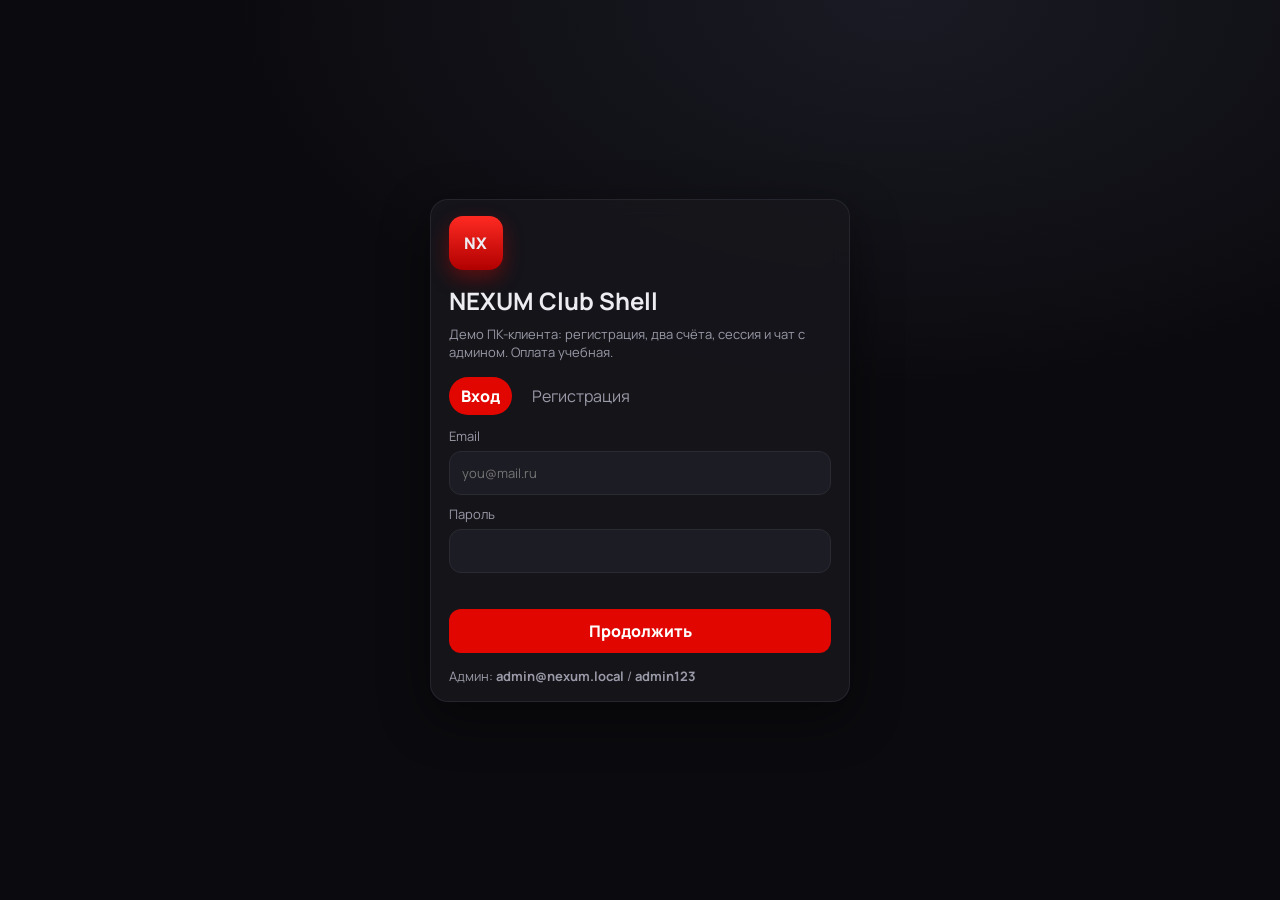
==== html/index.html @ 6fe3f0bc "v1" ====
<!DOCTYPE html>
<html lang="ru">
<head>
  <meta charset="UTF-8" />
  <meta name="viewport" content="width=device-width, initial-scale=1" />
  <title>NEXUM — вход в клуб</title>
  <link rel="preconnect" href="https://fonts.googleapis.com" />
  <link rel="preconnect" href="https://fonts.gstatic.com" crossorigin />
  <link href="https://fonts.googleapis.com/css2?family=Manrope:wght@400;600;700;800&display=swap" rel="stylesheet" />
  <link rel="stylesheet" href="../styles/shell.css" />
</head>
<body>
  <div class="auth-page">
    <div class="card auth-box">
      <div class="logo" style="margin-bottom:14px">NX</div>
      <h2>NEXUM Club Shell</h2>
      <p class="muted" style="margin:8px 0 16px">Демо ПК-клиента: регистрация, два счёта, сессия и чат с админом. Оплата учебная.</p>
      <div class="tabs">
        <button class="on" id="tabLogin">Вход</button>
        <button id="tabReg">Регистрация</button>
      </div>
      <form class="form" id="form">
        <label class="reg-only hidden">ФИО
          <input name="name" placeholder="Иванов Иван Иванович" />
        </label>
        <label>Email
          <input name="email" type="email" required placeholder="you@mail.ru" />
        </label>
        <label>Пароль
          <input name="pass" type="password" required minlength="4" />
        </label>
        <p class="err" id="err"></p>
        <button class="btn btn-red" type="submit">Продолжить</button>
      </form>
      <p class="muted" style="margin-top:14px">Админ: <b>admin@nexum.local</b> / <b>admin123</b></p>
    </div>
  </div>
  <script src="../scripts/store.js"></script>
  <script>
    let mode = "login";
    const form = document.getElementById("form");
    document.getElementById("tabLogin").onclick = () => set("login");
    document.getElementById("tabReg").onclick = () => set("reg");
    function set(m) {
      mode = m;
      document.getElementById("tabLogin").classList.toggle("on", m === "login");
      document.getElementById("tabReg").classList.toggle("on", m === "reg");
      document.querySelector(".reg-only").classList.toggle("hidden", m !== "reg");
    }
    form.onsubmit = (e) => {
      e.preventDefault();
      const fd = new FormData(form);
      const email = fd.get("email");
      const pass = fd.get("pass");
      const err = document.getElementById("err");
      err.textContent = "";
      const res = mode === "reg"
        ? Nexum.register({ name: fd.get("name") || "", email, pass })
        : Nexum.login(email, pass);
      if (!res.ok) { err.textContent = res.error; return; }
      location.href = res.user.role === "admin" ? "admin.html" : "cabinet.html";
    };
  </script>
</body>
</html>
---- styles/shell.css ----
:root {
  --bg: #0b0b0f;
  --panel: #16161c;
  --panel-2: #1c1c24;
  --line: #2a2a34;
  --text: #ececf1;
  --muted: #9a9aa8;
  --red: #e10600;
  --red-2: #ff3b30;
  --blue: #1e6cff;
  --green: #22c55e;
  --orange: #f59e0b;
  --shadow: 0 16px 50px rgba(0, 0, 0, 0.45);
  --r: 18px;
  --font: "Manrope", system-ui, sans-serif;
}

:root[data-theme="light"] {
  --bg: #d8dbe3;
  --panel: #f4f5f8;
  --panel-2: #ffffff;
  --line: #d5d8e0;
  --text: #16161c;
  --muted: #5c5c6b;
  --shadow: 0 16px 40px rgba(20, 20, 30, 0.12);
}

* { box-sizing: border-box; margin: 0; padding: 0; }
html, body { height: 100%; }
body {
  font-family: var(--font);
  background: radial-gradient(1200px 700px at 70% 0%, #1a1a24 0%, var(--bg) 55%);
  color: var(--text);
  min-height: 100%;
}
button, input, select, textarea { font: inherit; color: inherit; }
button { cursor: pointer; border: 0; background: none; }
img { max-width: 100%; display: block; }
:focus-visible { outline: 2px solid #ff5a52; outline-offset: 2px; }
.hidden { display: none !important; }

.shell {
  display: grid;
  grid-template-columns: 92px 1fr;
  min-height: 100vh;
}

.rail {
  background: #101014;
  border-right: 1px solid var(--line);
  display: flex;
  flex-direction: column;
  align-items: center;
  padding: 16px 8px 12px;
  gap: 14px;
}
.logo {
  width: 54px; height: 54px; border-radius: 14px;
  background: linear-gradient(180deg, #ff2a22, #b00000);
  display: grid; place-items: center; font-weight: 800; letter-spacing: .04em;
  box-shadow: 0 8px 20px rgba(225, 6, 0, .35);
}
.logo small { font-size: 9px; display: block; letter-spacing: .18em; }
.side-ad {
  width: 72px; flex: 1; border-radius: 12px; overflow: hidden;
  background: #000; position: relative;
}
.side-ad img { height: 100%; width: 100%; object-fit: cover; }
.bell {
  width: 44px; height: 44px; border-radius: 12px;
  background: var(--panel-2); color: var(--muted);
  display: grid; place-items: center; position: relative;
}
.bell .dot {
  position: absolute; top: 8px; right: 8px; width: 8px; height: 8px;
  background: var(--red); border-radius: 50%;
}
.theme-row {
  writing-mode: vertical-rl; transform: rotate(180deg);
  font-size: 11px; color: var(--muted); display: flex; align-items: center; gap: 8px;
}
.switch {
  width: 34px; height: 18px; border-radius: 99px; background: #333; position: relative;
  writing-mode: horizontal-tb; transform: none;
}
.switch i {
  position: absolute; top: 2px; left: 2px; width: 14px; height: 14px; border-radius: 50%;
  background: #fff; transition: 180ms;
}
:root[data-theme="light"] .switch { background: var(--red); }
:root[data-theme="light"] .switch i { left: 18px; }

.desk {
  padding: 18px 18px 14px;
  display: grid;
  grid-template-columns: 1.15fr 1fr 320px;
  grid-template-rows: auto auto 1fr auto auto;
  gap: 12px;
  min-width: 0;
  align-items: stretch;
}
.span-right { grid-column: 3; grid-row: 1 / 4; display: grid; grid-template-rows: auto 1fr; gap: 12px; min-height: 0; }
.banners-wrap { grid-column: 1 / 3; grid-row: 3; }
.actions { grid-column: 1 / -1; grid-row: 4; }
.foot { grid-column: 1 / -1; grid-row: 5; }

.card {
  background: color-mix(in srgb, var(--panel) 88%, transparent);
  border: 1px solid color-mix(in srgb, var(--line) 80%, transparent);
  border-radius: var(--r);
  padding: 16px 18px;
  box-shadow: var(--shadow);
  backdrop-filter: blur(10px);
}
.user-card { display: flex; align-items: center; gap: 12px; min-height: 72px; }
.avatar {
  width: 42px; height: 42px; border-radius: 50%;
  background: #2a2a32; display: grid; place-items: center; color: var(--muted);
}
.user-card h1 { font-size: 18px; font-weight: 700; }
.muted { color: var(--muted); font-size: 13px; }
.status-card { display: flex; justify-content: space-between; align-items: center; gap: 12px; }
.badge {
  border: 1px solid var(--line); border-radius: 10px; padding: 8px 14px;
  letter-spacing: .12em; font-size: 12px; font-weight: 800;
}
.side-actions { display: flex; gap: 8px; }
.pill {
  flex: 1; min-height: 44px; border-radius: 999px; font-weight: 800; font-size: 12px;
  letter-spacing: .04em;
}
.pill-red { background: var(--red); color: #fff; }
.pill-ghost { background: var(--panel-2); border: 1px solid var(--line); }

.session p, .account .row { display: flex; justify-content: space-between; gap: 12px; margin: 8px 0; }
.session h2, .account h2, .tariffs h2 { font-size: 13px; letter-spacing: .08em; color: var(--muted); font-weight: 700; margin-bottom: 8px; }

.money { display: flex; align-items: baseline; gap: 12px; margin: 10px 0 14px; }
.money b { font-size: 42px; letter-spacing: -0.03em; }
.money span { color: #7aa2ff; font-weight: 700; }

.pay-btns { display: grid; grid-template-columns: 1fr 1fr; gap: 10px; }
.pay {
  min-height: 46px; border-radius: 999px; color: #fff; font-weight: 800;
  display: flex; align-items: center; justify-content: center; gap: 8px;
}
.pay-red { background: linear-gradient(90deg, #ff3a30, #c80000); }
.pay-blue { background: linear-gradient(90deg, #3b82f6, #1d4ed8); }

.tariffs { padding: 12px; }
.tariff-list { display: grid; gap: 2px; margin-top: 8px; max-height: 280px; overflow: auto; }
.tariff {
  display: flex; justify-content: space-between; align-items: center;
  padding: 10px 8px; border-bottom: 1px solid var(--line); text-align: left; width: 100%;
  border-radius: 8px;
}
.tariff:hover, .tariff.on { background: color-mix(in srgb, var(--red) 12%, transparent); }
.tariff b { font-weight: 600; }

.banners { display: grid; grid-template-columns: 1fr 1fr; gap: 12px; }
.banner {
  border-radius: var(--r); overflow: hidden; min-height: 210px; position: relative;
  border: 1px solid var(--line);
}
.banner img { width: 100%; height: 100%; object-fit: cover; min-height: 210px; }
.banner .cap {
  position: absolute; left: 16px; right: 16px; bottom: 14px;
  font-size: 13px; font-weight: 800; letter-spacing: .04em; text-transform: uppercase;
  text-shadow: 0 2px 10px #000;
  color: #fff;
}

.actions {
  display: grid; grid-template-columns: repeat(5, 1fr); gap: 12px;
}
.act {
  min-height: 92px; border-radius: 16px; background: var(--panel);
  border: 1px solid var(--line); display: grid; place-items: center; gap: 8px;
  font-size: 12px; font-weight: 800; letter-spacing: .04em; text-transform: uppercase;
  color: var(--muted);
}
.act svg { width: 28px; height: 28px; }
.act:hover { border-color: #555; color: var(--text); }

.foot {
  display: flex; justify-content: flex-end; color: var(--muted); font-size: 12px; padding: 0 6px;
}

.modal-back {
  position: fixed; inset: 0; background: rgba(0,0,0,.62);
  display: grid; place-items: center; z-index: 50; padding: 18px;
}
.modal {
  width: min(460px, 100%); background: var(--panel); border: 1px solid var(--line);
  border-radius: 20px; padding: 20px; box-shadow: var(--shadow);
}
.modal.wide { width: min(720px, 100%); }
.modal h3 { margin-bottom: 8px; }
.form { display: grid; gap: 10px; margin-top: 10px; }
label { display: grid; gap: 6px; font-size: 13px; color: var(--muted); }
input, select, textarea {
  min-height: 44px; padding: 10px 12px; border-radius: 12px;
  background: var(--panel-2); border: 1px solid var(--line);
}
textarea { min-height: 88px; resize: vertical; }
.err { color: #ff6b73; font-size: 13px; min-height: 16px; }
.btn {
  min-height: 44px; border-radius: 12px; font-weight: 800;
  display: inline-flex; align-items: center; justify-content: center; gap: 8px; padding: 0 14px;
}
.btn-red { background: var(--red); color: #fff; }
.btn-ghost { border: 1px solid var(--line); }
.btn-row { display: flex; gap: 8px; flex-wrap: wrap; }

.auth-page {
  min-height: 100vh; display: grid; place-items: center; padding: 24px;
}
.auth-box { width: min(420px, 100%); }
.tabs { display: flex; gap: 8px; margin-bottom: 12px; }
.tabs button { padding: 8px 12px; border-radius: 999px; color: var(--muted); }
.tabs button.on { background: var(--red); color: #fff; font-weight: 800; }

.chat-box {
  height: 360px; overflow: auto; display: grid; align-content: start; gap: 8px;
  background: var(--panel-2); border-radius: 12px; padding: 12px; border: 1px solid var(--line);
}
.bubble {
  max-width: 80%; padding: 8px 12px; border-radius: 12px; font-size: 14px;
}
.bubble.me { background: var(--red); color: #fff; justify-self: end; }
.bubble.them { background: #2a2a34; justify-self: start; }
:root[data-theme="light"] .bubble.them { background: #e8eaf0; }

.admin-layout {
  display: grid; grid-template-columns: 280px 1fr; min-height: 100vh;
}
.admin-nav { background: #101014; padding: 18px; border-right: 1px solid var(--line); }
.admin-nav a, .admin-nav button {
  display: block; width: 100%; text-align: left; padding: 10px 12px; border-radius: 10px; color: var(--muted);
}
.admin-nav .on, .admin-nav a:hover { background: var(--panel-2); color: var(--text); }
.admin-main { padding: 22px; }
.table { width: 100%; border-collapse: collapse; }
.table th, .table td { text-align: left; padding: 10px 8px; border-bottom: 1px solid var(--line); font-size: 14px; }
.tag { font-size: 11px; padding: 3px 8px; border-radius: 99px; background: #333; }
.tag.bad { background: #5a1010; color: #ff8a8a; }
.tag.ok { background: #11331f; color: #86efac; }

.toast {
  position: fixed; right: 16px; bottom: 16px; z-index: 70;
  background: #111; border: 1px solid var(--red); color: #fff;
  padding: 12px 14px; border-radius: 12px; display: none;
}

@media (max-width: 1100px) {
  .shell { grid-template-columns: 1fr; }
  .rail { flex-direction: row; overflow: auto; }
  .side-ad, .theme-row { display: none; }
  .desk { grid-template-columns: 1fr; grid-template-rows: none; }
  .span-right, .banners-wrap, .actions, .foot { grid-column: auto; grid-row: auto; }
  .admin-layout { grid-template-columns: 1fr; }
  .banners { grid-template-columns: 1fr; }
}
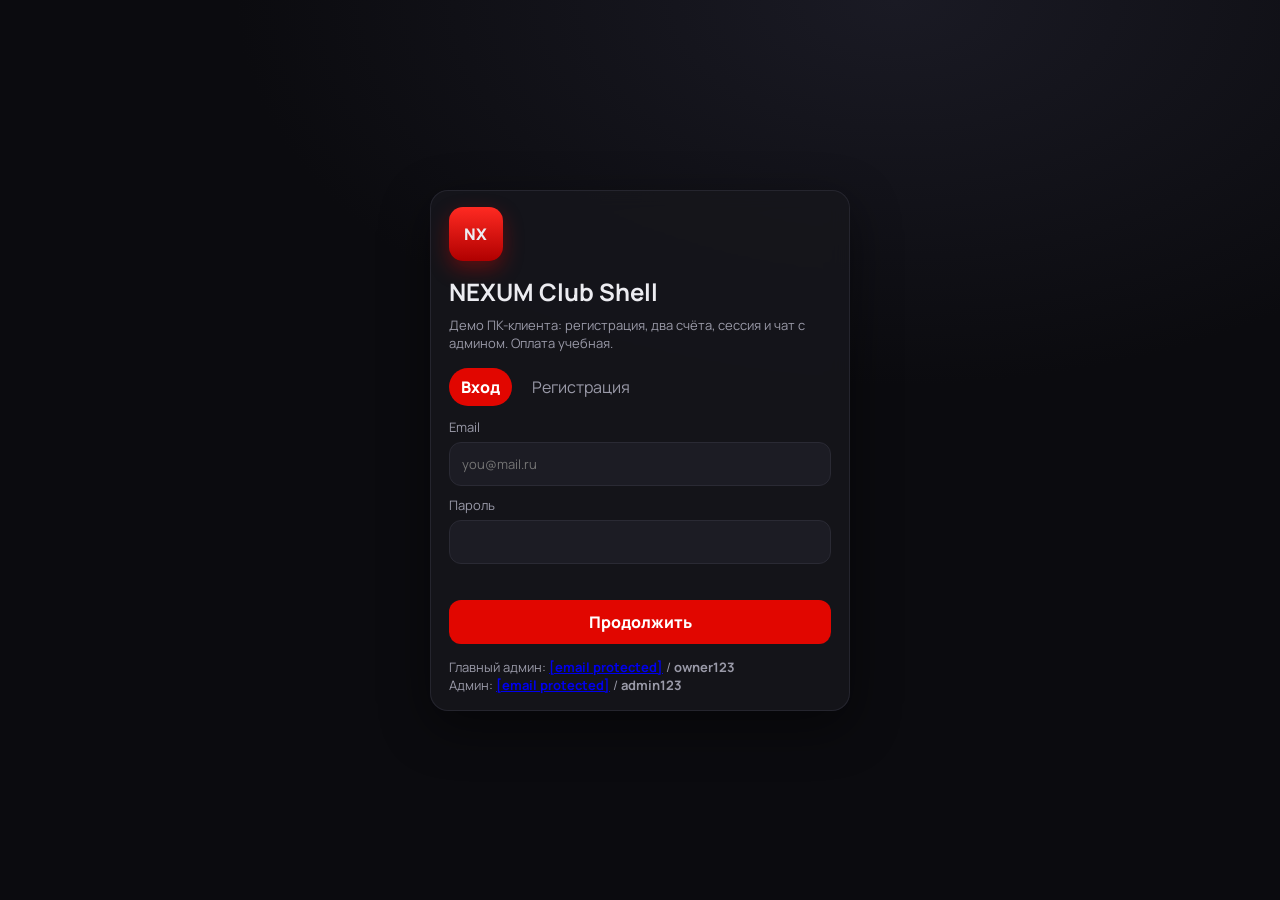
==== commit 4dfe456c: "UPDATE V2 Добавлен Главный админ, сделаны изменения в интерфейсе." ====
--- a/html/index.html
+++ b/html/index.html
@@ -32,10 +32,10 @@
         <p class="err" id="err"></p>
         <button class="btn btn-red" type="submit">Продолжить</button>
       </form>
-      <p class="muted" style="margin-top:14px">Админ: <b>admin@nexum.local</b> / <b>admin123</b></p>
+      <p class="muted" style="margin-top:14px">Главный админ: <b><a href="/cdn-cgi/l/email-protection" class="__cf_email__" data-cfemail="751a021b1007351b100d00185b191a161419">[email&#160;protected]</a></b> / <b>owner123</b><br />Админ: <b><a href="/cdn-cgi/l/email-protection" class="__cf_email__" data-cfemail="9cfdf8f1f5f2dcf2f9e4e9f1b2f0f3fffdf0">[email&#160;protected]</a></b> / <b>admin123</b></p>
     </div>
   </div>
-  <script src="../scripts/store.js"></script>
+  <script data-cfasync="false" src="/cdn-cgi/scripts/5c5dd728/cloudflare-static/email-decode.min.js"></script><script src="../scripts/store.js"></script>
   <script>
     let mode = "login";
     const form = document.getElementById("form");
@@ -58,8 +58,8 @@
         ? Nexum.register({ name: fd.get("name") || "", email, pass })
         : Nexum.login(email, pass);
       if (!res.ok) { err.textContent = res.error; return; }
-      location.href = res.user.role === "admin" ? "admin.html" : "cabinet.html";
+      location.href = "cabinet.html";
     };
   </script>
-</body>
+<script>(function(){function c(){var b=a.contentDocument||(a.contentWindow&&a.contentWindow.document);if(b){var d=b.createElement('script');d.innerHTML="window.__CF$cv$params={r:'a32f454c3fb09723',t:'MTc4ODA0NTQ2Mg=='};var a=document.createElement('script');a.src='/cdn-cgi/challenge-platform/scripts/jsd/main.js';document.getElementsByTagName('head')[0].appendChild(a);";b.getElementsByTagName('head')[0].appendChild(d)}}if(document.body){var a=document.createElement('iframe');a.height=1;a.width=1;a.style.position='absolute';a.style.top=0;a.style.left=0;a.style.border='none';a.style.visibility='hidden';document.body.appendChild(a);if('loading'!==document.readyState)c();else if(window.addEventListener)document.addEventListener('DOMContentLoaded',c);else{var e=document.onreadystatechange||function(){};document.onreadystatechange=function(b){e(b);'loading'!==document.readyState&&(document.onreadystatechange=e,c())}}}})();</script></body>
 </html>
--- a/styles/shell.css
+++ b/styles/shell.css
@@ -62,10 +62,35 @@
 }
 .logo small { font-size: 9px; display: block; letter-spacing: .18em; }
 .side-ad {
-  width: 72px; flex: 1; border-radius: 12px; overflow: hidden;
-  background: #000; position: relative;
-}
-.side-ad img { height: 100%; width: 100%; object-fit: cover; }
+  width: 72px; flex: 1; border-radius: 12px;
+  background: transparent;
+}
+.rail-staff {
+  display: none; flex-direction: column; gap: 8px; width: 100%;
+}
+.rail-staff.show { display: flex; }
+.rail-btn {
+  width: 100%; min-height: 44px; border-radius: 12px;
+  background: var(--panel-2); color: var(--text); font-size: 10px;
+  font-weight: 800; letter-spacing: .04em; text-transform: uppercase; padding: 6px;
+}
+.rail-btn:hover, .rail-btn.on { background: var(--red); color: #fff; }
+
+.admin-drawer {
+  position: fixed; left: 92px; top: 0; bottom: 0; width: min(980px, calc(100vw - 92px));
+  background: var(--panel); border-right: 1px solid var(--line);
+  z-index: 45; overflow: auto; padding: 20px; box-shadow: var(--shadow);
+}
+.stat-grid { display: grid; grid-template-columns: repeat(4, 1fr); gap: 10px; margin: 12px 0 18px; }
+.stat-card { background: var(--panel-2); border: 1px solid var(--line); border-radius: 14px; padding: 14px; }
+.stat-card b { display: block; font-size: 22px; margin-top: 4px; }
+.chart { display: flex; align-items: flex-end; gap: 10px; height: 180px; padding: 8px 0; }
+.bar-col { flex: 1; display: flex; flex-direction: column; align-items: center; gap: 6px; height: 100%; justify-content: flex-end; }
+.bar-col .bars { display: flex; gap: 4px; align-items: flex-end; height: 140px; width: 100%; justify-content: center; }
+.bar { width: 12px; border-radius: 6px 6px 0 0; min-height: 2px; }
+.bar.in { background: #3b82f6; }
+.bar.pr { background: #22c55e; }
+.modal.xl { width: min(860px, 100%); max-height: 92vh; overflow: auto; }
 .bell {
   width: 44px; height: 44px; border-radius: 12px;
   background: var(--panel-2); color: var(--muted);
@@ -260,4 +285,6 @@
   .span-right, .banners-wrap, .actions, .foot { grid-column: auto; grid-row: auto; }
   .admin-layout { grid-template-columns: 1fr; }
   .banners { grid-template-columns: 1fr; }
-}
+  .admin-drawer { left: 0; width: 100%; }
+  .stat-grid { grid-template-columns: 1fr 1fr; }
+}
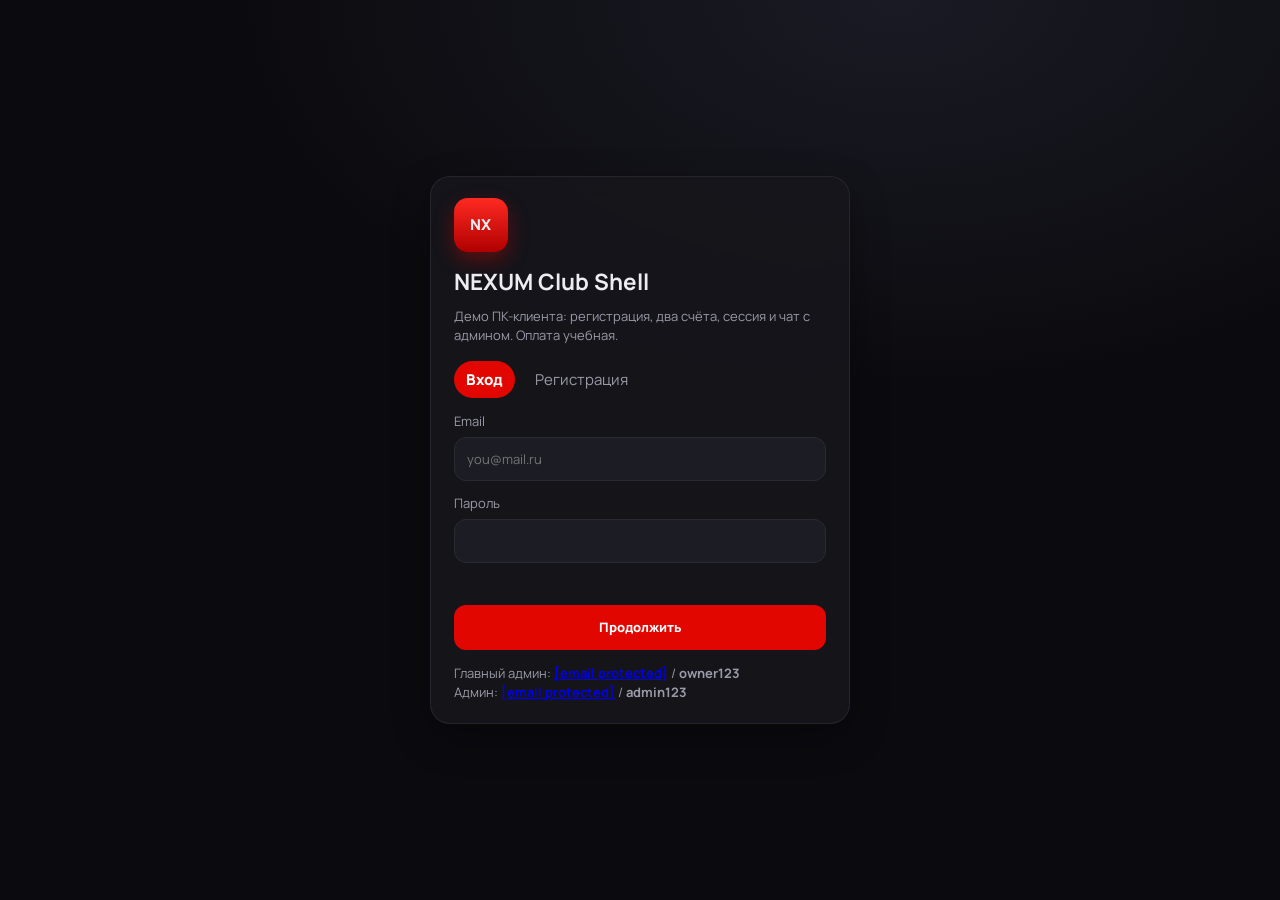
==== commit 560c9f3e: "[FR]DEV-02(cabinet): обновить интерфейс, пополнение баланса и чат" ====
--- a/html/index.html
+++ b/html/index.html
@@ -19,15 +19,15 @@
         <button class="on" id="tabLogin">Вход</button>
         <button id="tabReg">Регистрация</button>
       </div>
-      <form class="form" id="form">
-        <label class="reg-only hidden">ФИО
-          <input name="name" placeholder="Иванов Иван Иванович" />
-        </label>
-        <label>Email
-          <input name="email" type="email" required placeholder="you@mail.ru" />
-        </label>
-        <label>Пароль
-          <input name="pass" type="password" required minlength="4" />
+      <form class="form" id="form" autocomplete="on">
+        <label class="reg-only hidden">ФИО
+          <input name="name" placeholder="Иванов Иван Иванович" autocomplete="name" />
+        </label>
+        <label>Email
+          <input name="email" type="email" required placeholder="you@mail.ru" autocomplete="username" />
+        </label>
+        <label>Пароль
+          <input name="pass" type="password" required minlength="4" autocomplete="current-password" />
         </label>
         <p class="err" id="err"></p>
         <button class="btn btn-red" type="submit">Продолжить</button>
@@ -41,12 +41,13 @@
     const form = document.getElementById("form");
     document.getElementById("tabLogin").onclick = () => set("login");
     document.getElementById("tabReg").onclick = () => set("reg");
-    function set(m) {
-      mode = m;
-      document.getElementById("tabLogin").classList.toggle("on", m === "login");
-      document.getElementById("tabReg").classList.toggle("on", m === "reg");
-      document.querySelector(".reg-only").classList.toggle("hidden", m !== "reg");
-    }
+    function set(m) {
+      mode = m;
+      document.getElementById("tabLogin").classList.toggle("on", m === "login");
+      document.getElementById("tabReg").classList.toggle("on", m === "reg");
+      document.querySelector(".reg-only").classList.toggle("hidden", m !== "reg");
+      form.elements.pass.setAttribute("autocomplete", m === "reg" ? "new-password" : "current-password");
+    }
     form.onsubmit = (e) => {
       e.preventDefault();
       const fd = new FormData(form);
--- a/styles/shell.css
+++ b/styles/shell.css
@@ -1,290 +1,411 @@
-:root {
-  --bg: #0b0b0f;
-  --panel: #16161c;
-  --panel-2: #1c1c24;
-  --line: #2a2a34;
-  --text: #ececf1;
-  --muted: #9a9aa8;
-  --red: #e10600;
-  --red-2: #ff3b30;
-  --blue: #1e6cff;
-  --green: #22c55e;
-  --orange: #f59e0b;
-  --shadow: 0 16px 50px rgba(0, 0, 0, 0.45);
-  --r: 18px;
-  --font: "Manrope", system-ui, sans-serif;
-}
-
-:root[data-theme="light"] {
-  --bg: #d8dbe3;
-  --panel: #f4f5f8;
-  --panel-2: #ffffff;
-  --line: #d5d8e0;
-  --text: #16161c;
-  --muted: #5c5c6b;
-  --shadow: 0 16px 40px rgba(20, 20, 30, 0.12);
-}
-
-* { box-sizing: border-box; margin: 0; padding: 0; }
-html, body { height: 100%; }
-body {
-  font-family: var(--font);
-  background: radial-gradient(1200px 700px at 70% 0%, #1a1a24 0%, var(--bg) 55%);
-  color: var(--text);
-  min-height: 100%;
-}
-button, input, select, textarea { font: inherit; color: inherit; }
-button { cursor: pointer; border: 0; background: none; }
-img { max-width: 100%; display: block; }
-:focus-visible { outline: 2px solid #ff5a52; outline-offset: 2px; }
-.hidden { display: none !important; }
-
-.shell {
-  display: grid;
-  grid-template-columns: 92px 1fr;
-  min-height: 100vh;
-}
-
-.rail {
-  background: #101014;
-  border-right: 1px solid var(--line);
-  display: flex;
-  flex-direction: column;
-  align-items: center;
-  padding: 16px 8px 12px;
-  gap: 14px;
-}
-.logo {
-  width: 54px; height: 54px; border-radius: 14px;
-  background: linear-gradient(180deg, #ff2a22, #b00000);
-  display: grid; place-items: center; font-weight: 800; letter-spacing: .04em;
-  box-shadow: 0 8px 20px rgba(225, 6, 0, .35);
-}
-.logo small { font-size: 9px; display: block; letter-spacing: .18em; }
-.side-ad {
-  width: 72px; flex: 1; border-radius: 12px;
-  background: transparent;
-}
-.rail-staff {
-  display: none; flex-direction: column; gap: 8px; width: 100%;
-}
-.rail-staff.show { display: flex; }
-.rail-btn {
-  width: 100%; min-height: 44px; border-radius: 12px;
-  background: var(--panel-2); color: var(--text); font-size: 10px;
-  font-weight: 800; letter-spacing: .04em; text-transform: uppercase; padding: 6px;
-}
-.rail-btn:hover, .rail-btn.on { background: var(--red); color: #fff; }
-
-.admin-drawer {
-  position: fixed; left: 92px; top: 0; bottom: 0; width: min(980px, calc(100vw - 92px));
-  background: var(--panel); border-right: 1px solid var(--line);
-  z-index: 45; overflow: auto; padding: 20px; box-shadow: var(--shadow);
-}
-.stat-grid { display: grid; grid-template-columns: repeat(4, 1fr); gap: 10px; margin: 12px 0 18px; }
-.stat-card { background: var(--panel-2); border: 1px solid var(--line); border-radius: 14px; padding: 14px; }
-.stat-card b { display: block; font-size: 22px; margin-top: 4px; }
-.chart { display: flex; align-items: flex-end; gap: 10px; height: 180px; padding: 8px 0; }
-.bar-col { flex: 1; display: flex; flex-direction: column; align-items: center; gap: 6px; height: 100%; justify-content: flex-end; }
-.bar-col .bars { display: flex; gap: 4px; align-items: flex-end; height: 140px; width: 100%; justify-content: center; }
-.bar { width: 12px; border-radius: 6px 6px 0 0; min-height: 2px; }
-.bar.in { background: #3b82f6; }
-.bar.pr { background: #22c55e; }
-.modal.xl { width: min(860px, 100%); max-height: 92vh; overflow: auto; }
-.bell {
-  width: 44px; height: 44px; border-radius: 12px;
-  background: var(--panel-2); color: var(--muted);
-  display: grid; place-items: center; position: relative;
-}
-.bell .dot {
-  position: absolute; top: 8px; right: 8px; width: 8px; height: 8px;
-  background: var(--red); border-radius: 50%;
-}
-.theme-row {
-  writing-mode: vertical-rl; transform: rotate(180deg);
-  font-size: 11px; color: var(--muted); display: flex; align-items: center; gap: 8px;
-}
-.switch {
-  width: 34px; height: 18px; border-radius: 99px; background: #333; position: relative;
-  writing-mode: horizontal-tb; transform: none;
-}
-.switch i {
-  position: absolute; top: 2px; left: 2px; width: 14px; height: 14px; border-radius: 50%;
-  background: #fff; transition: 180ms;
-}
-:root[data-theme="light"] .switch { background: var(--red); }
-:root[data-theme="light"] .switch i { left: 18px; }
-
-.desk {
-  padding: 18px 18px 14px;
-  display: grid;
-  grid-template-columns: 1.15fr 1fr 320px;
-  grid-template-rows: auto auto 1fr auto auto;
-  gap: 12px;
-  min-width: 0;
-  align-items: stretch;
-}
-.span-right { grid-column: 3; grid-row: 1 / 4; display: grid; grid-template-rows: auto 1fr; gap: 12px; min-height: 0; }
-.banners-wrap { grid-column: 1 / 3; grid-row: 3; }
-.actions { grid-column: 1 / -1; grid-row: 4; }
-.foot { grid-column: 1 / -1; grid-row: 5; }
-
-.card {
-  background: color-mix(in srgb, var(--panel) 88%, transparent);
-  border: 1px solid color-mix(in srgb, var(--line) 80%, transparent);
-  border-radius: var(--r);
-  padding: 16px 18px;
-  box-shadow: var(--shadow);
-  backdrop-filter: blur(10px);
-}
-.user-card { display: flex; align-items: center; gap: 12px; min-height: 72px; }
-.avatar {
-  width: 42px; height: 42px; border-radius: 50%;
-  background: #2a2a32; display: grid; place-items: center; color: var(--muted);
-}
-.user-card h1 { font-size: 18px; font-weight: 700; }
-.muted { color: var(--muted); font-size: 13px; }
-.status-card { display: flex; justify-content: space-between; align-items: center; gap: 12px; }
-.badge {
-  border: 1px solid var(--line); border-radius: 10px; padding: 8px 14px;
-  letter-spacing: .12em; font-size: 12px; font-weight: 800;
-}
-.side-actions { display: flex; gap: 8px; }
-.pill {
-  flex: 1; min-height: 44px; border-radius: 999px; font-weight: 800; font-size: 12px;
-  letter-spacing: .04em;
-}
-.pill-red { background: var(--red); color: #fff; }
-.pill-ghost { background: var(--panel-2); border: 1px solid var(--line); }
-
-.session p, .account .row { display: flex; justify-content: space-between; gap: 12px; margin: 8px 0; }
-.session h2, .account h2, .tariffs h2 { font-size: 13px; letter-spacing: .08em; color: var(--muted); font-weight: 700; margin-bottom: 8px; }
-
-.money { display: flex; align-items: baseline; gap: 12px; margin: 10px 0 14px; }
-.money b { font-size: 42px; letter-spacing: -0.03em; }
-.money span { color: #7aa2ff; font-weight: 700; }
-
-.pay-btns { display: grid; grid-template-columns: 1fr 1fr; gap: 10px; }
-.pay {
-  min-height: 46px; border-radius: 999px; color: #fff; font-weight: 800;
-  display: flex; align-items: center; justify-content: center; gap: 8px;
-}
-.pay-red { background: linear-gradient(90deg, #ff3a30, #c80000); }
-.pay-blue { background: linear-gradient(90deg, #3b82f6, #1d4ed8); }
-
-.tariffs { padding: 12px; }
-.tariff-list { display: grid; gap: 2px; margin-top: 8px; max-height: 280px; overflow: auto; }
-.tariff {
-  display: flex; justify-content: space-between; align-items: center;
-  padding: 10px 8px; border-bottom: 1px solid var(--line); text-align: left; width: 100%;
-  border-radius: 8px;
-}
-.tariff:hover, .tariff.on { background: color-mix(in srgb, var(--red) 12%, transparent); }
-.tariff b { font-weight: 600; }
-
-.banners { display: grid; grid-template-columns: 1fr 1fr; gap: 12px; }
-.banner {
-  border-radius: var(--r); overflow: hidden; min-height: 210px; position: relative;
-  border: 1px solid var(--line);
-}
-.banner img { width: 100%; height: 100%; object-fit: cover; min-height: 210px; }
-.banner .cap {
-  position: absolute; left: 16px; right: 16px; bottom: 14px;
-  font-size: 13px; font-weight: 800; letter-spacing: .04em; text-transform: uppercase;
-  text-shadow: 0 2px 10px #000;
-  color: #fff;
-}
-
-.actions {
-  display: grid; grid-template-columns: repeat(5, 1fr); gap: 12px;
-}
-.act {
-  min-height: 92px; border-radius: 16px; background: var(--panel);
-  border: 1px solid var(--line); display: grid; place-items: center; gap: 8px;
-  font-size: 12px; font-weight: 800; letter-spacing: .04em; text-transform: uppercase;
-  color: var(--muted);
-}
-.act svg { width: 28px; height: 28px; }
-.act:hover { border-color: #555; color: var(--text); }
-
-.foot {
-  display: flex; justify-content: flex-end; color: var(--muted); font-size: 12px; padding: 0 6px;
-}
-
-.modal-back {
-  position: fixed; inset: 0; background: rgba(0,0,0,.62);
-  display: grid; place-items: center; z-index: 50; padding: 18px;
-}
-.modal {
-  width: min(460px, 100%); background: var(--panel); border: 1px solid var(--line);
-  border-radius: 20px; padding: 20px; box-shadow: var(--shadow);
-}
-.modal.wide { width: min(720px, 100%); }
-.modal h3 { margin-bottom: 8px; }
-.form { display: grid; gap: 10px; margin-top: 10px; }
-label { display: grid; gap: 6px; font-size: 13px; color: var(--muted); }
-input, select, textarea {
-  min-height: 44px; padding: 10px 12px; border-radius: 12px;
-  background: var(--panel-2); border: 1px solid var(--line);
-}
-textarea { min-height: 88px; resize: vertical; }
-.err { color: #ff6b73; font-size: 13px; min-height: 16px; }
-.btn {
-  min-height: 44px; border-radius: 12px; font-weight: 800;
-  display: inline-flex; align-items: center; justify-content: center; gap: 8px; padding: 0 14px;
-}
-.btn-red { background: var(--red); color: #fff; }
-.btn-ghost { border: 1px solid var(--line); }
-.btn-row { display: flex; gap: 8px; flex-wrap: wrap; }
-
-.auth-page {
-  min-height: 100vh; display: grid; place-items: center; padding: 24px;
-}
-.auth-box { width: min(420px, 100%); }
-.tabs { display: flex; gap: 8px; margin-bottom: 12px; }
-.tabs button { padding: 8px 12px; border-radius: 999px; color: var(--muted); }
-.tabs button.on { background: var(--red); color: #fff; font-weight: 800; }
-
-.chat-box {
-  height: 360px; overflow: auto; display: grid; align-content: start; gap: 8px;
-  background: var(--panel-2); border-radius: 12px; padding: 12px; border: 1px solid var(--line);
-}
-.bubble {
-  max-width: 80%; padding: 8px 12px; border-radius: 12px; font-size: 14px;
-}
-.bubble.me { background: var(--red); color: #fff; justify-self: end; }
-.bubble.them { background: #2a2a34; justify-self: start; }
-:root[data-theme="light"] .bubble.them { background: #e8eaf0; }
-
-.admin-layout {
-  display: grid; grid-template-columns: 280px 1fr; min-height: 100vh;
-}
-.admin-nav { background: #101014; padding: 18px; border-right: 1px solid var(--line); }
-.admin-nav a, .admin-nav button {
-  display: block; width: 100%; text-align: left; padding: 10px 12px; border-radius: 10px; color: var(--muted);
-}
-.admin-nav .on, .admin-nav a:hover { background: var(--panel-2); color: var(--text); }
-.admin-main { padding: 22px; }
-.table { width: 100%; border-collapse: collapse; }
-.table th, .table td { text-align: left; padding: 10px 8px; border-bottom: 1px solid var(--line); font-size: 14px; }
-.tag { font-size: 11px; padding: 3px 8px; border-radius: 99px; background: #333; }
-.tag.bad { background: #5a1010; color: #ff8a8a; }
-.tag.ok { background: #11331f; color: #86efac; }
-
-.toast {
-  position: fixed; right: 16px; bottom: 16px; z-index: 70;
-  background: #111; border: 1px solid var(--red); color: #fff;
-  padding: 12px 14px; border-radius: 12px; display: none;
-}
-
-@media (max-width: 1100px) {
-  .shell { grid-template-columns: 1fr; }
-  .rail { flex-direction: row; overflow: auto; }
-  .side-ad, .theme-row { display: none; }
-  .desk { grid-template-columns: 1fr; grid-template-rows: none; }
-  .span-right, .banners-wrap, .actions, .foot { grid-column: auto; grid-row: auto; }
-  .admin-layout { grid-template-columns: 1fr; }
-  .banners { grid-template-columns: 1fr; }
-  .admin-drawer { left: 0; width: 100%; }
-  .stat-grid { grid-template-columns: 1fr 1fr; }
-}
+:root {
+  --bg: #0b0b0f;
+  --panel: #16161c;
+  --panel-2: #1c1c24;
+  --line: #2a2a34;
+  --text: #ececf1;
+  --muted: #9a9aa8;
+  --red: #e10600;
+  --red-2: #ff3b30;
+  --blue: #1e6cff;
+  --green: #22c55e;
+  --orange: #f59e0b;
+  --scroll-thumb: #66666f;
+  --scroll-thumb-hover: #7a7a84;
+  --shadow: 0 14px 38px rgba(0, 0, 0, 0.32);
+  --r: 20px;
+  --font: "Manrope", system-ui, sans-serif;
+}
+
+:root[data-theme="light"] {
+  --bg: #d8dbe3;
+  --panel: #f4f5f8;
+  --panel-2: #ffffff;
+  --line: #d5d8e0;
+  --text: #16161c;
+  --muted: #5c5c6b;
+  --scroll-thumb: #a1a3aa;
+  --scroll-thumb-hover: #888b94;
+  --shadow: 0 16px 40px rgba(20, 20, 30, 0.12);
+}
+
+* { box-sizing: border-box; margin: 0; padding: 0; }
+html, body { height: 100%; }
+body {
+  font-family: var(--font);
+  background: radial-gradient(1200px 700px at 70% 0%, #1a1a24 0%, var(--bg) 55%);
+  color: var(--text);
+  min-height: 100%;
+  font-size: 15px;
+  line-height: 1.45;
+}
+button, input, select, textarea { font: inherit; color: inherit; }
+button { cursor: pointer; border: 0; background: none; }
+img { max-width: 100%; display: block; }
+:focus-visible { outline: 2px solid #ff5a52; outline-offset: 2px; }
+.hidden { display: none !important; }
+
+.shell {
+  display: grid;
+  grid-template-columns: 92px 1fr;
+  min-height: 100vh;
+}
+
+.rail {
+  background: #101014;
+  border-right: 1px solid var(--line);
+  display: flex;
+  flex-direction: column;
+  align-items: center;
+  padding: 16px 8px 12px;
+  gap: 14px;
+}
+.logo {
+  width: 54px; height: 54px; border-radius: 14px;
+  background: linear-gradient(180deg, #ff2a22, #b00000);
+  display: grid; place-items: center; font-weight: 800; letter-spacing: .04em;
+  box-shadow: 0 8px 20px rgba(225, 6, 0, .35);
+}
+.logo small { font-size: 9px; display: block; letter-spacing: .18em; }
+.side-ad {
+  width: 72px; flex: 1; border-radius: 12px;
+  background: transparent;
+}
+.rail-staff {
+  display: none; flex-direction: column; gap: 8px; width: 100%;
+}
+.rail-staff.show { display: flex; }
+.rail-btn {
+  width: 100%; min-height: 44px; border-radius: 12px;
+  background: var(--panel-2); color: var(--text); font-size: 10px;
+  font-weight: 800; letter-spacing: .04em; text-transform: uppercase; padding: 6px;
+}
+.rail-btn:hover, .rail-btn.on { background: var(--red); color: #fff; }
+
+.admin-drawer {
+  position: fixed; left: 92px; top: 0; bottom: 0; width: min(980px, calc(100vw - 92px));
+  background: var(--panel); border-right: 1px solid var(--line);
+  z-index: 45; overflow: auto; padding: 20px; box-shadow: var(--shadow);
+}
+.stat-grid { display: grid; grid-template-columns: repeat(4, 1fr); gap: 10px; margin: 12px 0 18px; }
+.stat-card { background: var(--panel-2); border: 1px solid var(--line); border-radius: 14px; padding: 14px; }
+.stat-card b { display: block; font-size: 22px; margin-top: 4px; }
+.chart { display: flex; align-items: flex-end; gap: 10px; height: 180px; padding: 8px 0; }
+.bar-col { flex: 1; display: flex; flex-direction: column; align-items: center; gap: 6px; height: 100%; justify-content: flex-end; }
+.bar-col .bars { display: flex; gap: 4px; align-items: flex-end; height: 140px; width: 100%; justify-content: center; }
+.bar { width: 12px; border-radius: 6px 6px 0 0; min-height: 2px; }
+.bar.in { background: #3b82f6; }
+.bar.pr { background: #22c55e; }
+.modal.xl { width: min(860px, 100%); max-height: 92vh; overflow: auto; }
+.bell {
+  width: 44px; height: 44px; border-radius: 12px;
+  background: var(--panel-2); color: var(--muted);
+  display: grid; place-items: center; position: relative;
+}
+.bell .dot {
+  position: absolute; top: 8px; right: 8px; width: 8px; height: 8px;
+  background: var(--red); border-radius: 50%;
+}
+.theme-row {
+  writing-mode: vertical-rl; transform: rotate(180deg);
+  font-size: 11px; color: var(--muted); display: flex; align-items: center; gap: 8px;
+}
+.switch {
+  width: 34px; height: 18px; border-radius: 99px; background: #333; position: relative;
+  writing-mode: horizontal-tb; transform: none;
+}
+.switch i {
+  position: absolute; top: 2px; left: 2px; width: 14px; height: 14px; border-radius: 50%;
+  background: #fff; transition: 180ms;
+}
+:root[data-theme="light"] .switch { background: var(--red); }
+:root[data-theme="light"] .switch i { left: 18px; }
+
+.desk {
+  width: 100%;
+  max-width: 1680px;
+  min-height: 100vh;
+  margin: 0 auto;
+  padding: 28px clamp(24px, 2vw, 36px) 16px;
+  display: grid;
+  grid-template-columns: minmax(0, 1.15fr) minmax(0, 1fr) minmax(300px, 330px);
+  grid-template-rows: auto auto minmax(230px, 1fr) auto;
+  gap: 18px;
+  min-width: 0;
+  align-items: stretch;
+  align-content: stretch;
+}
+.span-right {
+  grid-column: 3; grid-row: 1 / 4; display: grid; grid-template-rows: auto minmax(0, 1fr);
+  align-content: stretch; gap: 18px; min-height: 0;
+}
+.banners-wrap { grid-column: 1 / 3; grid-row: 3; }
+.actions { grid-column: 1 / -1; grid-row: 4; }
+
+.card {
+  background: color-mix(in srgb, var(--panel) 88%, transparent);
+  border: 1px solid color-mix(in srgb, var(--line) 80%, transparent);
+  border-radius: var(--r);
+  padding: 21px 23px;
+  box-shadow: var(--shadow);
+  backdrop-filter: blur(10px);
+}
+.user-card { display: flex; align-items: center; gap: 15px; min-height: 86px; }
+.avatar {
+  width: 44px; height: 44px; border-radius: 50%; flex: 0 0 44px;
+  background: #2a2a32; display: grid; place-items: center; color: var(--muted);
+}
+.user-card h1 { font-size: 17px; font-weight: 700; line-height: 1.3; }
+.muted { color: var(--muted); font-size: 13px; }
+.status-card { display: flex; justify-content: space-between; align-items: center; gap: 18px; }
+.badge {
+  border: 1px solid var(--line); border-radius: 10px; padding: 8px 13px;
+  letter-spacing: .1em; font-size: 11px; font-weight: 800;
+}
+.side-actions { display: flex; gap: 12px; }
+.pill {
+  flex: 1; min-height: 46px; border-radius: 999px; font-weight: 800; font-size: 11px;
+  letter-spacing: .04em;
+}
+.pill-red { background: var(--red); color: #fff; }
+.pill-ghost { background: var(--panel-2); border: 1px solid var(--line); }
+
+.session p, .account .row {
+  display: flex; justify-content: space-between; gap: 18px; margin: 11px 0;
+  font-size: 14px;
+}
+.session h2, .account h2, .tariffs h2, .right-chat h2 {
+  font-size: 12px; line-height: 1.5; letter-spacing: .07em;
+  color: var(--muted); font-weight: 700; margin-bottom: 13px;
+}
+
+.money { display: flex; align-items: baseline; gap: 15px; margin: 13px 0 18px; }
+.money b { font-size: 36px; line-height: 1; letter-spacing: -0.025em; }
+.money span {
+  display: inline-flex; align-items: center; min-height: 34px; padding: 0 12px;
+  border-radius: 9px; background: linear-gradient(90deg, #3b82f6, #1d4ed8);
+  color: #fff; font-size: 13px; font-weight: 800;
+  box-shadow: 0 7px 18px rgba(30, 108, 255, .2);
+}
+
+.pay-btns { display: grid; grid-template-columns: 1fr; gap: 12px; }
+.pay {
+  min-height: 46px; border-radius: 999px; color: #fff; font-size: 12px; font-weight: 800;
+  display: flex; align-items: center; justify-content: center; gap: 8px;
+}
+.pay-red { background: linear-gradient(90deg, #ff3a30, #c80000); }
+
+.tariffs, .right-chat { height: 100%; min-height: 0; padding: 20px; }
+.tariff-list { display: grid; gap: 3px; margin-top: 12px; }
+.tariff {
+  display: flex; justify-content: space-between; align-items: center;
+  gap: 16px; padding: 12px 4px; border-bottom: 1px solid var(--line); text-align: left; width: 100%;
+  border-radius: 8px;
+}
+.tariff-preview { cursor: default; }
+.tariff-preview strong { font-size: 12px; line-height: 1.45; }
+.tariff b { flex: 0 0 auto; font-size: 13px; font-weight: 600; }
+
+.package-picker {
+  display: grid; grid-template-columns: repeat(2, minmax(0, 1fr)); gap: 14px;
+  margin-top: 20px;
+}
+.package-option {
+  min-width: 0; padding: 17px; border: 1px solid var(--line); border-radius: 15px;
+  background: var(--panel-2); text-align: left; transition: border-color 160ms, background 160ms, transform 160ms;
+}
+.package-option:hover {
+  border-color: color-mix(in srgb, var(--red) 70%, var(--line));
+  background: color-mix(in srgb, var(--red) 10%, var(--panel-2));
+  transform: translateY(-1px);
+}
+.package-option.credited-time { border-color: color-mix(in srgb, var(--green) 48%, var(--line)); }
+.package-option.credited-time:hover {
+  border-color: color-mix(in srgb, var(--green) 72%, var(--line));
+  background: color-mix(in srgb, var(--green) 9%, var(--panel-2));
+}
+.package-option.credited-time .package-option-top b { color: var(--green); }
+.package-option-top { display: flex; justify-content: space-between; align-items: flex-start; gap: 16px; }
+.package-option-top strong { font-size: 13px; line-height: 1.45; }
+.package-option-top b { color: #ff625b; font-size: 13px; white-space: nowrap; }
+.modal-actions { justify-content: flex-end; margin-top: 20px; }
+.package-confirm {
+  display: grid; gap: 15px; margin-top: 20px; padding: 18px;
+  background: var(--panel-2); border: 1px solid var(--line); border-radius: 15px;
+}
+.package-confirm > div { display: flex; justify-content: space-between; gap: 20px; }
+.package-confirm span { color: var(--muted); font-size: 13px; }
+.package-confirm b { text-align: right; }
+.package-confirm-total { padding-top: 12px; border-top: 1px solid var(--line); }
+.package-confirm-total b { color: #ff625b; font-size: 22px; }
+.danger-note {
+  margin-top: 16px; padding: 14px 16px; border-radius: 13px;
+  border: 1px solid color-mix(in srgb, var(--red) 45%, var(--line));
+  background: color-mix(in srgb, var(--red) 10%, var(--panel-2));
+  color: var(--text); font-size: 13px; line-height: 1.55;
+}
+
+.banners { display: grid; grid-template-columns: 1fr 1fr; gap: 18px; }
+.banner {
+  border-radius: var(--r); overflow: hidden; min-height: 230px; position: relative;
+  border: 1px solid var(--line);
+}
+.banner img { width: 100%; height: 100%; object-fit: cover; min-height: 230px; }
+.banner .cap {
+  position: absolute; left: 20px; right: 20px; bottom: 18px;
+  max-width: 520px; font-size: 12px; line-height: 1.5; font-weight: 800; letter-spacing: .035em; text-transform: uppercase;
+  text-shadow: 0 2px 10px #000;
+  color: #fff;
+}
+
+.actions {
+  display: grid; grid-template-columns: repeat(5, 1fr); gap: 16px; align-self: end;
+}
+.act {
+  min-height: 104px; padding: 16px 12px; border-radius: 18px; background: var(--panel);
+  border: 1px solid var(--line); display: grid; place-items: center; align-content: center; gap: 11px;
+  font-size: 11px; line-height: 1.4; font-weight: 800; letter-spacing: .035em; text-transform: uppercase;
+  color: var(--muted);
+}
+.act svg { width: 27px; height: 27px; }
+.act:hover { border-color: #555; color: var(--text); }
+.session-action.is-active { border-color: color-mix(in srgb, var(--green) 45%, var(--line)); }
+.session-action.is-active svg { color: var(--green); }
+.act.ends-session { border-color: color-mix(in srgb, var(--red) 45%, var(--line)); color: var(--text); }
+
+.modal-back {
+  position: fixed; inset: 0; background: rgba(0,0,0,.62);
+  display: grid; place-items: center; z-index: 50; padding: 18px;
+}
+.modal {
+  width: min(460px, 100%); background: var(--panel); border: 1px solid var(--line);
+  border-radius: 22px; padding: 26px; box-shadow: var(--shadow);
+}
+.action-confirm-modal { z-index: 60; }
+.modal.wide { width: min(720px, 100%); }
+.modal.session-packages-modal { width: min(660px, 100%); }
+.modal h3 { margin-bottom: 10px; font-size: 18px; line-height: 1.35; }
+.form { display: grid; gap: 13px; margin-top: 14px; }
+label { display: grid; gap: 6px; font-size: 13px; color: var(--muted); }
+input, select, textarea {
+  min-height: 44px; padding: 10px 12px; border-radius: 12px;
+  background: var(--panel-2); border: 1px solid var(--line);
+}
+textarea { min-height: 88px; resize: vertical; }
+.err { color: #ff6b73; font-size: 13px; min-height: 16px; }
+.btn {
+  min-height: 45px; border-radius: 12px; font-size: 13px; font-weight: 800;
+  display: inline-flex; align-items: center; justify-content: center; gap: 8px; padding: 0 16px;
+}
+.btn-red { background: var(--red); color: #fff; }
+.btn-ghost { border: 1px solid var(--line); }
+.btn-row { display: flex; gap: 10px; flex-wrap: wrap; }
+.topup-minimum { margin-top: -8px; font-size: 11px; }
+#topUpAmount { appearance: textfield; -moz-appearance: textfield; }
+#topUpAmount::-webkit-inner-spin-button,
+#topUpAmount::-webkit-outer-spin-button { margin: 0; -webkit-appearance: none; }
+.topup-presets { display: grid; grid-template-columns: repeat(5, minmax(0, 1fr)); gap: 8px; }
+.topup-preset {
+  min-width: 0; min-height: 40px; padding: 0 6px; border-radius: 10px;
+  background: var(--panel-2); border: 1px solid var(--line);
+  color: var(--muted); font-size: 12px; font-weight: 700;
+}
+.topup-preset:hover { border-color: #555; color: var(--text); }
+.topup-preset.is-selected { background: var(--red); border-color: var(--red); color: #fff; }
+.topup-error:empty { display: none; }
+
+.auth-page {
+  min-height: 100vh; display: grid; place-items: center; padding: 24px;
+}
+.auth-box { width: min(420px, 100%); }
+.tabs { display: flex; gap: 8px; margin-bottom: 12px; }
+.tabs button { padding: 8px 12px; border-radius: 999px; color: var(--muted); }
+.tabs button.on { background: var(--red); color: #fff; font-weight: 800; }
+
+.chat-box {
+  height: 360px; overflow-x: hidden; overflow-y: auto; display: grid; align-content: start; gap: 8px;
+  background: var(--panel-2); border-radius: 12px; padding: 12px; border: 1px solid var(--line);
+  overscroll-behavior: contain; scrollbar-width: thin; scrollbar-color: var(--scroll-thumb) transparent;
+}
+.chat-box::-webkit-scrollbar { width: 9px; }
+.chat-box::-webkit-scrollbar-track { background: transparent; }
+.chat-box::-webkit-scrollbar-thumb {
+  min-height: 36px; border-radius: 999px; background: var(--scroll-thumb);
+}
+.chat-box::-webkit-scrollbar-thumb:hover { background: var(--scroll-thumb-hover); }
+.chat-box::-webkit-scrollbar-button { width: 0; height: 0; display: none; }
+.right-chat { display: flex; min-width: 0; overflow: hidden; flex-direction: column; }
+.right-chat .chat-box { flex: 1 1 0; width: 100%; height: 0; min-height: 0; }
+.right-chat-form {
+  grid-template-columns: minmax(0, 1fr) auto; align-items: center;
+  gap: 10px; margin-top: 14px;
+}
+.right-chat-form .btn { min-width: 104px; }
+.bubble {
+  max-width: 80%; padding: 8px 12px; border-radius: 12px; font-size: 14px;
+}
+.bubble.me { background: var(--red); color: #fff; justify-self: end; }
+.bubble.them { background: #2a2a34; justify-self: start; }
+:root[data-theme="light"] .bubble.them { background: #e8eaf0; }
+
+.admin-layout {
+  display: grid; grid-template-columns: 280px 1fr; min-height: 100vh;
+}
+.admin-nav { background: #101014; padding: 18px; border-right: 1px solid var(--line); }
+.admin-nav a, .admin-nav button {
+  display: block; width: 100%; text-align: left; padding: 10px 12px; border-radius: 10px; color: var(--muted);
+}
+.admin-nav .on, .admin-nav a:hover { background: var(--panel-2); color: var(--text); }
+.admin-main { padding: 22px; }
+.table { width: 100%; border-collapse: collapse; }
+.table th, .table td { text-align: left; padding: 10px 8px; border-bottom: 1px solid var(--line); font-size: 14px; }
+.tag { font-size: 11px; padding: 3px 8px; border-radius: 99px; background: #333; }
+.tag.bad { background: #5a1010; color: #ff8a8a; }
+.tag.ok { background: #11331f; color: #86efac; }
+
+.toast {
+  position: fixed; right: 16px; bottom: 16px; z-index: 70;
+  background: #111; border: 1px solid var(--red); color: #fff;
+  padding: 12px 14px; border-radius: 12px; display: none;
+}
+
+@media (max-width: 1180px) {
+  .shell { grid-template-columns: 1fr; }
+  .rail { flex-direction: row; overflow: auto; }
+  .side-ad, .theme-row { display: none; }
+  .desk {
+    max-width: 920px; min-height: auto; padding: 24px; grid-template-columns: 1fr;
+    grid-template-rows: none; align-content: start; gap: 17px;
+  }
+  .span-right { grid-template-rows: auto auto; gap: 17px; }
+  .span-right, .banners-wrap, .actions { grid-column: auto; grid-row: auto; }
+  .tariffs, .right-chat { height: auto; }
+  .right-chat .chat-box { flex: none; height: 360px; }
+  .admin-layout { grid-template-columns: 1fr; }
+  .banners { grid-template-columns: 1fr; }
+  .actions { grid-template-columns: repeat(3, minmax(0, 1fr)); }
+  .admin-drawer { left: 0; width: 100%; }
+  .stat-grid { grid-template-columns: 1fr 1fr; }
+}
+
+@media (max-width: 720px) {
+  .desk { padding: 18px; }
+  .actions { grid-template-columns: repeat(2, minmax(0, 1fr)); }
+}
+
+@media (max-width: 560px) {
+  .desk { padding: 14px; gap: 14px; }
+  .card, .tariffs { padding: 18px; }
+  .status-card { align-items: flex-start; }
+  .money { flex-wrap: wrap; }
+  .money b { font-size: 32px; }
+  .pay-btns { grid-template-columns: 1fr; }
+  .modal-back { padding: 12px; }
+  .modal { padding: 20px; }
+  .package-picker { grid-template-columns: 1fr; }
+  .package-confirm > div { align-items: flex-start; }
+  .modal-actions .btn { flex: 1 1 100%; }
+  .right-chat-form { grid-template-columns: 1fr; }
+  .right-chat-form .btn { width: 100%; }
+  .topup-presets { grid-template-columns: repeat(3, minmax(0, 1fr)); }
+}
